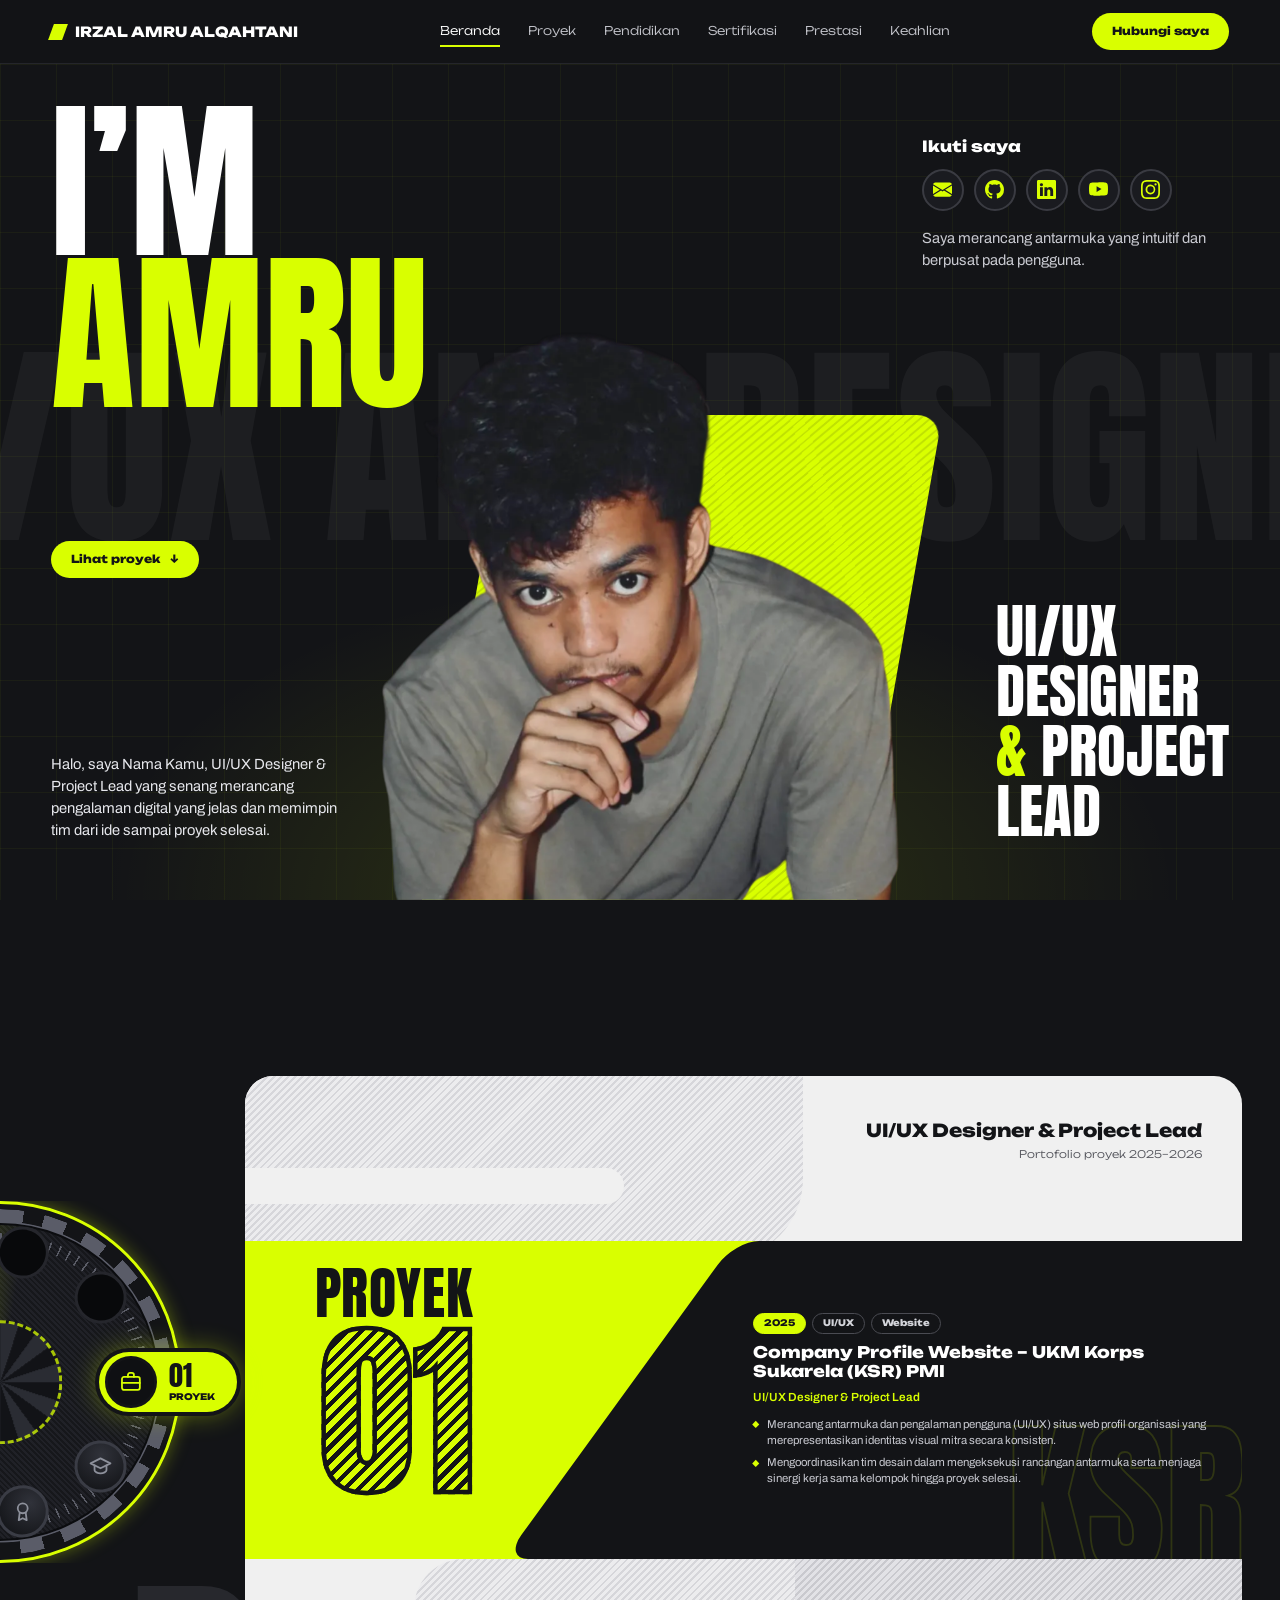
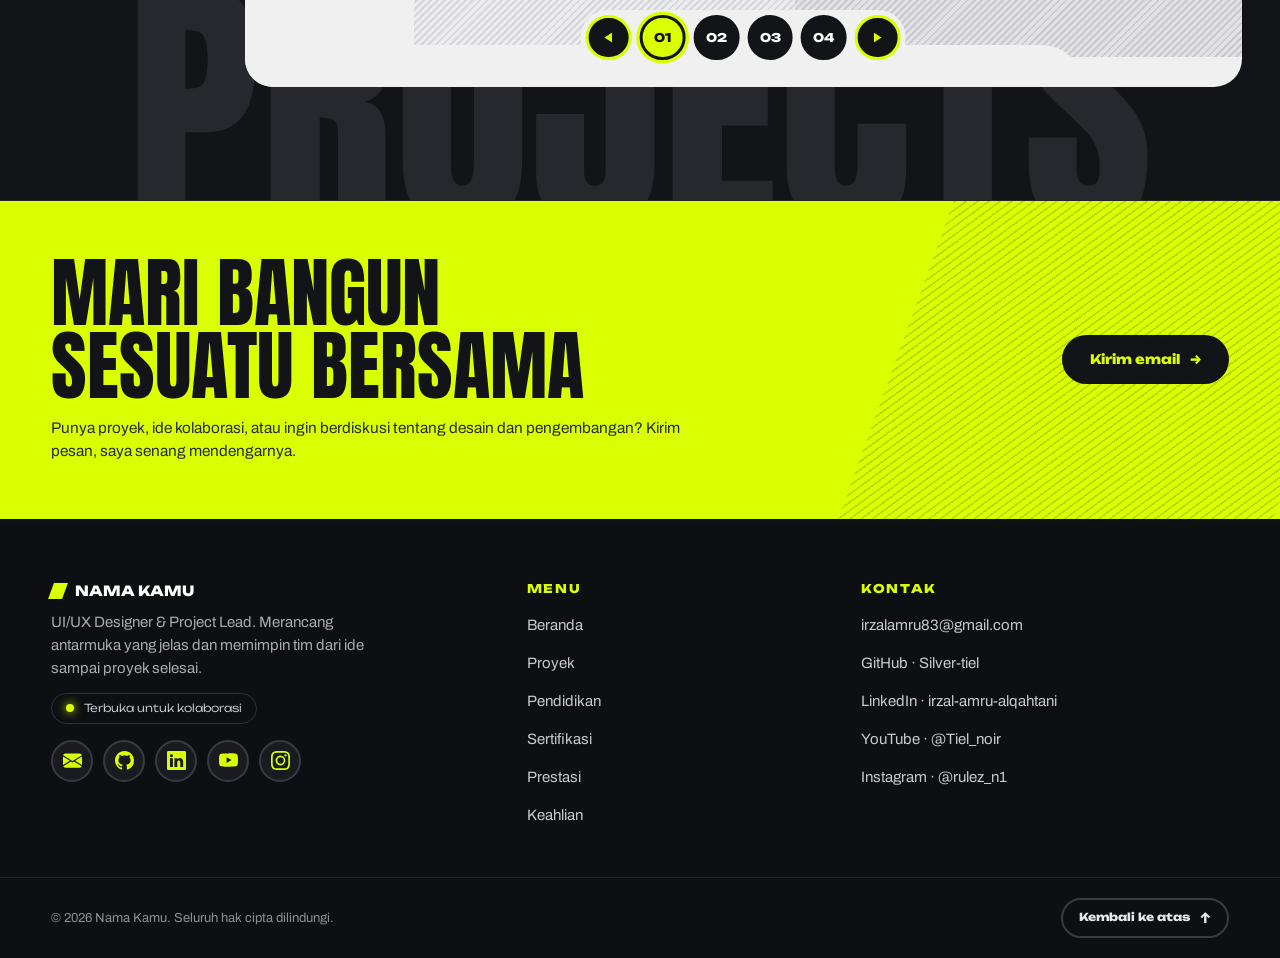
==== index.html @ a5ddd08c "feat(portfolio): menambahkan portfolio" ====
<!DOCTYPE html>
<html lang="id">
<head>
<meta charset="utf-8">
<meta name="viewport" content="width=device-width, initial-scale=1, viewport-fit=cover">
<title>Portofolio – Nama Kamu | UI/UX Designer &amp; Project Lead</title>
<link href="https://fonts.googleapis.com/css2?family=Anton&family=Archivo:wght@400;600&family=Unbounded:wght@300;800&display=swap" rel="stylesheet">
<link rel="stylesheet" href="css/style.css">
</head>
<body>
<header class="nav">
  <a class="logo" href="#beranda"><i></i>IRZAL AMRU ALQAHTANI</a>
  <nav class="links" aria-label="Menu utama"><a href="#beranda" data-n="b">Beranda</a><a href="#portofolio" data-s="0">Proyek</a><a href="#portofolio" data-s="1">Pendidikan</a><a href="#portofolio" data-s="2">Sertifikasi</a><a href="#portofolio" data-s="3">Prestasi</a><a href="#portofolio" data-s="4">Keahlian</a></nav>
  <a class="pillbtn" href="mailto:irzalamru83@gmail.com">Hubungi saya</a>
</header>

<section class="hero" id="beranda" aria-label="Beranda">
  <div class="ghostt" aria-hidden="true">UI/UX AND DESIGNER</div>
  <div class="stage" aria-hidden="true"><div class="slab"></div><img class="photo2" alt="" src="assets/foto.webp"></div>
  <h1 class="ht"><span>I’M</span><span class="nm">AMRU</span></h1>
  <a class="pillbtn hcta" href="#portofolio" data-s="0">Lihat proyek <span aria-hidden="true">↓</span></a>
  <p class="hbio">Halo, saya Nama Kamu, UI/UX Designer &amp; Project Lead yang senang merancang pengalaman digital yang jelas dan memimpin tim dari ide sampai proyek selesai.</p>
  <div class="follow"><h3>Ikuti saya</h3>
    <div class="soc"><a href="mailto:irzalamru83@gmail.com" aria-label="Email" title="Email"><svg viewBox="0 0 16 16" aria-hidden="true" fill="currentColor"><path d="M.05 3.555A2 2 0 0 1 2 2h12a2 2 0 0 1 1.95 1.555L8 8.414zM0 4.697v7.104l5.803-3.558zM6.761 8.83l-6.57 4.027A2 2 0 0 0 2 14h12a2 2 0 0 0 1.808-1.144l-6.57-4.027L8 9.586zm3.436-.586L16 11.801V4.697z"/></svg></a><a href="https://github.com/Silver-tiel" target="_blank" rel="noopener noreferrer" aria-label="GitHub" title="GitHub"><svg viewBox="0 0 16 16" aria-hidden="true" fill="currentColor"><path d="M8 0C3.58 0 0 3.58 0 8c0 3.54 2.29 6.53 5.47 7.59.4.07.55-.17.55-.38 0-.19-.01-.82-.01-1.49-2.01.37-2.53-.49-2.69-.94-.09-.23-.48-.94-.82-1.13-.28-.15-.68-.52-.01-.53.63-.01 1.08.58 1.23.82.72 1.21 1.87.87 2.33.66.07-.52.28-.87.51-1.07-1.78-.2-3.64-.89-3.64-3.95 0-.87.31-1.59.82-2.15-.08-.2-.36-1.02.08-2.12 0 0 .67-.21 2.2.82.64-.18 1.32-.27 2-.27s1.36.09 2 .27c1.53-1.04 2.2-.82 2.2-.82.44 1.1.16 1.92.08 2.12.51.56.82 1.27.82 2.15 0 3.07-1.87 3.75-3.65 3.95.29.25.54.73.54 1.48 0 1.07-.01 1.93-.01 2.2 0 .21.15.46.55.38A8.01 8.01 0 0 0 16 8c0-4.42-3.58-8-8-8"/></svg></a><a href="https://www.linkedin.com/in/irzal-amru-alqahtani" target="_blank" rel="noopener noreferrer" aria-label="LinkedIn" title="LinkedIn"><svg viewBox="0 0 16 16" aria-hidden="true" fill="currentColor"><path d="M0 1.146C0 .513.526 0 1.175 0h13.65C15.474 0 16 .513 16 1.146v13.708c0 .633-.526 1.146-1.175 1.146H1.175C.526 16 0 15.487 0 14.854zm4.943 12.248V6.169H2.542v7.225zm-1.2-8.212c.837 0 1.358-.554 1.358-1.248-.015-.709-.52-1.248-1.342-1.248S2.4 3.226 2.4 3.934c0 .694.521 1.248 1.327 1.248zm4.908 8.212V9.359c0-.216.016-.432.08-.586.173-.431.568-.878 1.232-.878.869 0 1.216.662 1.216 1.634v3.865h2.401V9.25c0-2.22-1.184-3.252-2.764-3.252-1.274 0-1.845.7-2.165 1.193v.025h-.016l.016-.025V6.169h-2.4c.03.678 0 7.225 0 7.225z"/></svg></a><a href="https://www.youtube.com/@Tiel_noir" target="_blank" rel="noopener noreferrer" aria-label="YouTube" title="YouTube"><svg viewBox="0 0 16 16" aria-hidden="true" fill="currentColor"><path d="M8.051 1.999h.089c.822.003 4.987.033 6.11.335a2.01 2.01 0 0 1 1.415 1.42c.101.38.172.883.22 1.402l.01.104.022.26.008.104c.065.914.073 1.77.074 1.957v.075c-.001.194-.01 1.108-.082 2.06l-.008.105-.009.104c-.05.572-.124 1.14-.235 1.558a2.01 2.01 0 0 1-1.415 1.42c-1.16.312-5.569.334-6.18.335h-.142c-.309 0-1.587-.006-2.927-.052l-.17-.006-.087-.004-.171-.007-.171-.007c-1.11-.049-2.167-.128-2.654-.26a2.01 2.01 0 0 1-1.415-1.419c-.111-.417-.185-.986-.235-1.558L.09 9.82l-.008-.104A31 31 0 0 1 0 7.68v-.123c.002-.215.01-.958.064-1.778l.007-.103.003-.052.008-.104.022-.26.01-.104c.048-.519.119-1.023.22-1.402a2.01 2.01 0 0 1 1.415-1.42c.487-.13 1.544-.21 2.654-.26l.17-.007.172-.006.086-.003.171-.007A100 100 0 0 1 7.858 2zM6.4 5.209v4.818l4.157-2.408z"/></svg></a><a href="https://www.instagram.com/rulez_n1/" target="_blank" rel="noopener noreferrer" aria-label="Instagram" title="Instagram"><svg viewBox="0 0 16 16" aria-hidden="true" fill="currentColor"><path d="M8 0C5.829 0 5.556.01 4.703.048 3.85.088 3.269.222 2.76.42a3.9 3.9 0 0 0-1.417.923A3.9 3.9 0 0 0 .42 2.76C.222 3.268.087 3.85.048 4.7.01 5.555 0 5.827 0 8.001c0 2.172.01 2.444.048 3.297.04.852.174 1.433.372 1.942.205.526.478.972.923 1.417.444.445.89.719 1.416.923.51.198 1.09.333 1.942.372C5.555 15.99 5.827 16 8 16s2.444-.01 3.298-.048c.851-.04 1.434-.174 1.943-.372a3.9 3.9 0 0 0 1.416-.923c.445-.445.718-.891.923-1.417.197-.509.332-1.09.372-1.942C15.99 10.445 16 10.173 16 8s-.01-2.445-.048-3.299c-.04-.851-.175-1.433-.372-1.941a3.9 3.9 0 0 0-.923-1.417A3.9 3.9 0 0 0 13.24.42c-.51-.198-1.092-.333-1.943-.372C10.443.01 10.172 0 7.998 0zm-.717 1.442h.718c2.136 0 2.389.007 3.232.046.78.035 1.204.166 1.486.275.373.145.64.319.92.599s.453.546.598.92c.11.281.24.705.275 1.485.039.843.047 1.096.047 3.231s-.008 2.389-.047 3.232c-.035.78-.166 1.203-.275 1.485a2.5 2.5 0 0 1-.599.919c-.28.28-.546.453-.92.598-.28.11-.704.24-1.485.276-.843.038-1.096.047-3.232.047s-2.39-.009-3.233-.047c-.78-.036-1.203-.166-1.485-.276a2.5 2.5 0 0 1-.92-.598 2.5 2.5 0 0 1-.6-.92c-.109-.281-.24-.705-.275-1.485-.038-.843-.046-1.096-.046-3.233s.008-2.388.046-3.231c.036-.78.166-1.204.276-1.486.145-.373.319-.64.599-.92s.546-.453.92-.598c.282-.11.705-.24 1.485-.276.738-.034 1.024-.044 2.515-.045zm4.988 1.328a.96.96 0 1 0 0 1.92.96.96 0 0 0 0-1.92m-4.27 1.122a4.109 4.109 0 1 0 0 8.217 4.109 4.109 0 0 0 0-8.217m0 1.441a2.667 2.667 0 1 1 0 5.334 2.667 2.667 0 0 1 0-5.334"/></svg></a></div>
    <p>Saya merancang antarmuka yang intuitif dan berpusat pada pengguna.</p></div>
  <div class="role2"><span>UI/UX</span> <span>Designer</span> <span><em>&amp;</em> Project</span> <span>Lead</span></div>
</section>

<section class="proj" id="portofolio" aria-label="Portofolio">
<div class="ghost" aria-hidden="true">PROJECTS</div>

<div class="wbox" id="wbox" aria-label="Menu portofolio">
  <div class="wclip"><div class="arc"></div><div class="ring" id="ring"></div></div>
  <div class="wpill" aria-hidden="true"><span class="wpic" id="wpic"></span><b id="wn">01</b><small id="wl">KSR</small></div>
</div>

<div class="card" id="card" aria-roledescription="slider proyek">
  <div class="h1s"></div><div class="pill"></div><div class="h2s"></div><div class="pill2"></div>
  <div class="band"><div class="dark"></div></div>
  <div class="title" id="title">PROYEK</div>
  <div class="big" id="big">01</div>
  <div class="sub"><b>UI/UX Designer &amp; Project Lead</b><span id="sd">Portofolio proyek 2025–2026</span></div>
  <div id="slides" style="inset:0;pointer-events:none"></div>
  <div class="sel" id="sel"></div>
</div>
</section>


<footer class="foot" id="kontak" aria-label="Footer">
  <div class="fcta">
    <div class="fcta-t">
      <h2>Mari bangun sesuatu bersama</h2>
      <p>Punya proyek, ide kolaborasi, atau ingin berdiskusi tentang desain dan pengembangan? Kirim pesan, saya senang mendengarnya.</p>
    </div>
    <a class="pillbtn dk" href="mailto:irzalamru83@gmail.com">Kirim email <span aria-hidden="true">→</span></a>
  </div>

  <div class="fgrid">
    <div class="fcol fbrand">
      <a class="logo" href="#beranda"><i></i>NAMA KAMU</a>
      <p>UI/UX Designer &amp; Project Lead. Merancang antarmuka yang jelas dan memimpin tim dari ide sampai proyek selesai.</p>
      <span class="avail"><i></i>Terbuka untuk kolaborasi</span>
      <div class="soc"><a href="mailto:irzalamru83@gmail.com" aria-label="Email" title="Email"><svg viewBox="0 0 16 16" aria-hidden="true" fill="currentColor"><path d="M.05 3.555A2 2 0 0 1 2 2h12a2 2 0 0 1 1.95 1.555L8 8.414zM0 4.697v7.104l5.803-3.558zM6.761 8.83l-6.57 4.027A2 2 0 0 0 2 14h12a2 2 0 0 0 1.808-1.144l-6.57-4.027L8 9.586zm3.436-.586L16 11.801V4.697z"/></svg></a><a href="https://github.com/Silver-tiel" target="_blank" rel="noopener noreferrer" aria-label="GitHub" title="GitHub"><svg viewBox="0 0 16 16" aria-hidden="true" fill="currentColor"><path d="M8 0C3.58 0 0 3.58 0 8c0 3.54 2.29 6.53 5.47 7.59.4.07.55-.17.55-.38 0-.19-.01-.82-.01-1.49-2.01.37-2.53-.49-2.69-.94-.09-.23-.48-.94-.82-1.13-.28-.15-.68-.52-.01-.53.63-.01 1.08.58 1.23.82.72 1.21 1.87.87 2.33.66.07-.52.28-.87.51-1.07-1.78-.2-3.64-.89-3.64-3.95 0-.87.31-1.59.82-2.15-.08-.2-.36-1.02.08-2.12 0 0 .67-.21 2.2.82.64-.18 1.32-.27 2-.27s1.36.09 2 .27c1.53-1.04 2.2-.82 2.2-.82.44 1.1.16 1.92.08 2.12.51.56.82 1.27.82 2.15 0 3.07-1.87 3.75-3.65 3.95.29.25.54.73.54 1.48 0 1.07-.01 1.93-.01 2.2 0 .21.15.46.55.38A8.01 8.01 0 0 0 16 8c0-4.42-3.58-8-8-8"/></svg></a><a href="https://www.linkedin.com/in/irzal-amru-alqahtani" target="_blank" rel="noopener noreferrer" aria-label="LinkedIn" title="LinkedIn"><svg viewBox="0 0 16 16" aria-hidden="true" fill="currentColor"><path d="M0 1.146C0 .513.526 0 1.175 0h13.65C15.474 0 16 .513 16 1.146v13.708c0 .633-.526 1.146-1.175 1.146H1.175C.526 16 0 15.487 0 14.854zm4.943 12.248V6.169H2.542v7.225zm-1.2-8.212c.837 0 1.358-.554 1.358-1.248-.015-.709-.52-1.248-1.342-1.248S2.4 3.226 2.4 3.934c0 .694.521 1.248 1.327 1.248zm4.908 8.212V9.359c0-.216.016-.432.08-.586.173-.431.568-.878 1.232-.878.869 0 1.216.662 1.216 1.634v3.865h2.401V9.25c0-2.22-1.184-3.252-2.764-3.252-1.274 0-1.845.7-2.165 1.193v.025h-.016l.016-.025V6.169h-2.4c.03.678 0 7.225 0 7.225z"/></svg></a><a href="https://www.youtube.com/@Tiel_noir" target="_blank" rel="noopener noreferrer" aria-label="YouTube" title="YouTube"><svg viewBox="0 0 16 16" aria-hidden="true" fill="currentColor"><path d="M8.051 1.999h.089c.822.003 4.987.033 6.11.335a2.01 2.01 0 0 1 1.415 1.42c.101.38.172.883.22 1.402l.01.104.022.26.008.104c.065.914.073 1.77.074 1.957v.075c-.001.194-.01 1.108-.082 2.06l-.008.105-.009.104c-.05.572-.124 1.14-.235 1.558a2.01 2.01 0 0 1-1.415 1.42c-1.16.312-5.569.334-6.18.335h-.142c-.309 0-1.587-.006-2.927-.052l-.17-.006-.087-.004-.171-.007-.171-.007c-1.11-.049-2.167-.128-2.654-.26a2.01 2.01 0 0 1-1.415-1.419c-.111-.417-.185-.986-.235-1.558L.09 9.82l-.008-.104A31 31 0 0 1 0 7.68v-.123c.002-.215.01-.958.064-1.778l.007-.103.003-.052.008-.104.022-.26.01-.104c.048-.519.119-1.023.22-1.402a2.01 2.01 0 0 1 1.415-1.42c.487-.13 1.544-.21 2.654-.26l.17-.007.172-.006.086-.003.171-.007A100 100 0 0 1 7.858 2zM6.4 5.209v4.818l4.157-2.408z"/></svg></a><a href="https://www.instagram.com/rulez_n1/" target="_blank" rel="noopener noreferrer" aria-label="Instagram" title="Instagram"><svg viewBox="0 0 16 16" aria-hidden="true" fill="currentColor"><path d="M8 0C5.829 0 5.556.01 4.703.048 3.85.088 3.269.222 2.76.42a3.9 3.9 0 0 0-1.417.923A3.9 3.9 0 0 0 .42 2.76C.222 3.268.087 3.85.048 4.7.01 5.555 0 5.827 0 8.001c0 2.172.01 2.444.048 3.297.04.852.174 1.433.372 1.942.205.526.478.972.923 1.417.444.445.89.719 1.416.923.51.198 1.09.333 1.942.372C5.555 15.99 5.827 16 8 16s2.444-.01 3.298-.048c.851-.04 1.434-.174 1.943-.372a3.9 3.9 0 0 0 1.416-.923c.445-.445.718-.891.923-1.417.197-.509.332-1.09.372-1.942C15.99 10.445 16 10.173 16 8s-.01-2.445-.048-3.299c-.04-.851-.175-1.433-.372-1.941a3.9 3.9 0 0 0-.923-1.417A3.9 3.9 0 0 0 13.24.42c-.51-.198-1.092-.333-1.943-.372C10.443.01 10.172 0 7.998 0zm-.717 1.442h.718c2.136 0 2.389.007 3.232.046.78.035 1.204.166 1.486.275.373.145.64.319.92.599s.453.546.598.92c.11.281.24.705.275 1.485.039.843.047 1.096.047 3.231s-.008 2.389-.047 3.232c-.035.78-.166 1.203-.275 1.485a2.5 2.5 0 0 1-.599.919c-.28.28-.546.453-.92.598-.28.11-.704.24-1.485.276-.843.038-1.096.047-3.232.047s-2.39-.009-3.233-.047c-.78-.036-1.203-.166-1.485-.276a2.5 2.5 0 0 1-.92-.598 2.5 2.5 0 0 1-.6-.92c-.109-.281-.24-.705-.275-1.485-.038-.843-.046-1.096-.046-3.233s.008-2.388.046-3.231c.036-.78.166-1.204.276-1.486.145-.373.319-.64.599-.92s.546-.453.92-.598c.282-.11.705-.24 1.485-.276.738-.034 1.024-.044 2.515-.045zm4.988 1.328a.96.96 0 1 0 0 1.92.96.96 0 0 0 0-1.92m-4.27 1.122a4.109 4.109 0 1 0 0 8.217 4.109 4.109 0 0 0 0-8.217m0 1.441a2.667 2.667 0 1 1 0 5.334 2.667 2.667 0 0 1 0-5.334"/></svg></a></div>
    </div>
    <nav class="fcol" aria-label="Menu footer">
      <h3>Menu</h3>
      <a href="#beranda">Beranda</a>
      <a href="#portofolio" data-s="0">Proyek</a>
      <a href="#portofolio" data-s="1">Pendidikan</a>
      <a href="#portofolio" data-s="2">Sertifikasi</a>
      <a href="#portofolio" data-s="3">Prestasi</a>
      <a href="#portofolio" data-s="4">Keahlian</a>
    </nav>
    <div class="fcol">
      <h3>Kontak</h3>
      <a href="mailto:irzalamru83@gmail.com">irzalamru83@gmail.com</a>
      <a href="https://github.com/Silver-tiel" target="_blank" rel="noopener noreferrer">GitHub · Silver-tiel</a>
      <a href="https://www.linkedin.com/in/irzal-amru-alqahtani" target="_blank" rel="noopener noreferrer">LinkedIn · irzal-amru-alqahtani</a>
      <a href="https://www.youtube.com/@Tiel_noir" target="_blank" rel="noopener noreferrer">YouTube · @Tiel_noir</a>
      <a href="https://www.instagram.com/rulez_n1/" target="_blank" rel="noopener noreferrer">Instagram · @rulez_n1</a>
    </div>
  </div>

  <div class="fbar">
    <span>© <span id="yr">2026</span> Nama Kamu. Seluruh hak cipta dilindungi.</span>
    <a class="totop" href="#beranda" aria-label="Kembali ke atas">Kembali ke atas <b aria-hidden="true">↑</b></a>
  </div>
</footer>

<script src="js/main.js" defer></script>
</body>
</html>
---- css/style.css ----
:root{
  color-scheme:dark;
  --bg:#131417; --rail:#1a1b20; --edge:#2c2d33; --lime:#d9ff00; --paper:#f0f0f0; --ink:#131417;
  --h1:'Anton','Impact','Arial Narrow',sans-serif; --wide:'Unbounded','Arial Black',sans-serif; --body:'Archivo','Helvetica Neue',Arial,sans-serif;
  --nav:64px;
  --hatch:repeating-linear-gradient(135deg,#d6d6da 0 2px,#ececee 2px 5px);
}
*{box-sizing:border-box;margin:0}
html{scroll-behavior:smooth;scroll-padding-top:var(--nav)}
#portofolio,#beranda,#kontak{scroll-margin-top:var(--nav)}
body{background:var(--bg);color:#fff;font-family:var(--wide);font-weight:300}

/* ===== NAVBAR ===== */
.nav{position:sticky;top:0;z-index:50;height:var(--nav);display:flex;align-items:center;justify-content:space-between;gap:16px;padding:0 clamp(16px,4vw,56px);
  background:rgba(19,20,23,.82);-webkit-backdrop-filter:blur(10px);backdrop-filter:blur(10px);border-bottom:1px solid #24252b}
.logo{font:800 14px/1 var(--wide);color:#fff;text-decoration:none;display:flex;align-items:center;gap:10px;white-space:nowrap}
.logo i{width:14px;height:16px;background:var(--lime);transform:skewX(-20deg);display:block}
.links{display:flex;gap:clamp(14px,2.2vw,36px)}
.links a{font:300 12px/1 var(--wide);color:#c3c4cb;text-decoration:none;padding:8px 0;border-bottom:2px solid transparent}
.links a:hover{color:#fff}
.links a[aria-current="true"]{color:#fff;border-color:var(--lime)}
.pillbtn{font:800 11px/1 var(--wide);background:var(--lime);color:var(--ink);padding:13px 20px;border-radius:999px;text-decoration:none;white-space:nowrap;display:inline-flex;gap:10px;align-items:center;transition:background .15s}
.pillbtn:hover{background:#fff}
.nav a:focus-visible,.pillbtn:focus-visible,.soc a:focus-visible{outline:3px solid #fff;outline-offset:3px}


/* ===== FOOTER ===== */
.foot{position:relative;background:#0e0f12;border-top:1px solid #24252b}
.fcta{position:relative;overflow:hidden;display:flex;align-items:center;justify-content:space-between;gap:24px;flex-wrap:wrap;
  background:var(--lime);color:var(--ink);padding:clamp(28px,5vw,56px) clamp(16px,4vw,56px)}
.fcta::before{content:"";position:absolute;right:-4%;top:0;bottom:0;width:34%;transform:skewX(-20deg);
  background:repeating-linear-gradient(135deg,rgba(19,20,23,.16) 0 2px,transparent 2px 8px);pointer-events:none}
.fcta-t{position:relative;max-width:640px}
.fcta h2{font:400 clamp(34px,6vw,84px)/.95 var(--h1);text-transform:uppercase}
.fcta p{margin-top:14px;font:400 clamp(14px,1.2vw,17px)/1.5 var(--body);color:#2b2c32}
.pillbtn.dk{position:relative;background:var(--ink);color:var(--lime);padding:18px 28px;font-size:13px}
.pillbtn.dk:hover{background:#fff;color:var(--ink)}
.fgrid{display:grid;grid-template-columns:1.5fr 1fr 1.3fr;gap:clamp(24px,4vw,64px);padding:clamp(36px,5vw,64px) clamp(16px,4vw,56px) clamp(28px,4vw,48px)}
.fcol{display:flex;flex-direction:column;align-items:flex-start;gap:12px;min-width:0}
.fcol h3{font:800 12px/1 var(--wide);color:var(--lime);letter-spacing:.14em;text-transform:uppercase;margin-bottom:6px}
.fcol a:not(.logo):not(.soc a){font:400 15px/1.4 var(--body);color:#c9cad1;text-decoration:none;padding:2px 0;border-bottom:1px solid transparent;overflow-wrap:anywhere;transition:color .15s,border-color .15s}
.fcol a:not(.logo):not(.pillbtn):hover{color:#fff;border-color:var(--lime)}
.fbrand p{font:400 15px/1.55 var(--body);color:#a9aab2;max-width:36ch}
.avail{display:inline-flex;align-items:center;gap:10px;font:300 11px/1 var(--wide);color:#d4d5db;border:1px solid #30323a;border-radius:999px;padding:9px 14px}
.avail i{width:8px;height:8px;border-radius:50%;background:var(--lime);box-shadow:0 0 10px var(--lime)}
.foot .soc{margin:4px 0 0}
.fbar{display:flex;align-items:center;justify-content:space-between;gap:16px;flex-wrap:wrap;padding:20px clamp(16px,4vw,56px);border-top:1px solid #24252b;font:400 13px/1.4 var(--body);color:#8d8e97}
.foot a:focus-visible{outline:3px solid #fff;outline-offset:3px}
.totop{display:inline-flex;align-items:center;gap:10px;color:#e6e7ec;text-decoration:none;font:800 11px/1 var(--wide);border:2px solid #3a3b42;border-radius:999px;padding:11px 16px;transition:background .15s,color .15s,border-color .15s}
.totop b{font-size:14px}
.totop:hover{background:var(--lime);color:var(--ink);border-color:var(--lime)}
@media (max-width:900px){
  .fgrid{grid-template-columns:1fr 1fr}.fbrand{grid-column:1/-1}
  .fgrid .fcol:last-child{grid-column:1/-1}
}
@media (max-width:480px){.fgrid{grid-template-columns:1fr}.fcta .pillbtn{width:100%;justify-content:center}.fbar{flex-direction:column;align-items:flex-start}}

@media (max-width:1100px){.links{gap:14px}.links a{font-size:11px}}

/* ===== HERO ===== */
.hero{position:relative;overflow:hidden;min-height:max(620px,calc(100svh - var(--nav)));background:
  radial-gradient(60% 55% at 50% 100%,rgba(217,255,0,.14),transparent 70%),
  linear-gradient(rgba(217,255,0,.045) 1px,transparent 1px) 0 0/56px 56px,
  linear-gradient(90deg,rgba(217,255,0,.045) 1px,transparent 1px) 0 0/56px 56px,var(--bg)}
.ghostt{position:absolute;left:50%;top:33%;transform:translateX(-50%);font:400 17vw/1 var(--h1);color:rgba(255,255,255,.045);white-space:nowrap;pointer-events:none;user-select:none}
.stage{position:absolute;inset:0;pointer-events:none}
.slab{position:absolute;left:50%;bottom:0;width:34vw;height:58%;margin-left:-17vw;background:var(--lime);border-radius:2vw 2vw 0 0;transform:skewX(-10deg);transform-origin:bottom;animation:grow .9s cubic-bezier(.2,.8,.2,1) both}
.slab::before{content:"";position:absolute;inset:0;border-radius:inherit;background:repeating-linear-gradient(135deg,rgba(19,20,23,.13) 0 2px,transparent 2px 7px)}
@keyframes grow{from{transform:skewX(-10deg) scaleY(.15);opacity:0}}
.photo2{position:absolute;left:50%;bottom:0;height:68%;width:auto;transform:translateX(-50%);animation:rise2 .9s .12s cubic-bezier(.2,.8,.2,1) both}
@keyframes rise2{from{opacity:0;transform:translateX(-50%) translateY(6%)}}
.ht{position:absolute;left:clamp(16px,4vw,56px);top:5%;z-index:2;font:400 clamp(72px,13.5vw,220px)/.88 var(--h1);text-transform:uppercase}
.ht span{display:block}.ht .nm{color:var(--lime)}
.hcta{position:absolute;left:clamp(16px,4vw,56px);top:57%;z-index:4;cursor:pointer;transition:background .15s,transform .2s ease,box-shadow .2s ease}
.hcta:hover{transform:translateY(-2px);box-shadow:0 8px 24px rgba(217,255,0,.3)}
.hcta:active{transform:translateY(0)}
.hcta span{display:inline-block;transition:transform .2s ease}
.hcta:hover span{transform:translateY(3px)}
.hbio{position:absolute;left:clamp(16px,4vw,56px);bottom:7%;z-index:4;width:min(24vw,340px);font:400 clamp(14px,1.15vw,17px)/1.5 var(--body);color:#e6e7ec}
.follow{position:absolute;right:clamp(16px,4vw,56px);top:9%;z-index:4;width:min(24vw,330px)}
.follow h3{font:800 clamp(14px,1.2vw,18px)/1 var(--wide);margin-bottom:14px}
.soc{display:flex;flex-wrap:wrap;gap:10px;margin-bottom:16px}
.soc a{width:42px;height:42px;border-radius:50%;border:2px solid #3a3b42;display:grid;place-items:center;color:var(--lime);font:800 11px/1 var(--wide);text-decoration:none;background:#1a1b20;transition:background .15s,transform .15s,color .15s}
.soc a svg{width:19px;height:19px;display:block}
.soc a:hover{background:var(--lime);color:var(--ink);border-color:var(--lime);transform:translateY(-3px)}
.follow p{font:400 clamp(14px,1.15vw,17px)/1.5 var(--body);color:#c9cad1}
.role2{position:absolute;right:clamp(16px,4vw,56px);bottom:7%;z-index:4;font:400 clamp(30px,4.6vw,72px)/1.02 var(--h1);text-transform:uppercase}
.role2 span{display:block}.role2 em{font-style:normal;color:var(--lime)}


/* ===== SECTION PROYEK (salin dari sini ke portofoliomu) ===== */
.proj{position:relative;overflow:hidden;min-height:100vh;min-height:100svh;display:flex;align-items:center;justify-content:center;
  gap:clamp(10px,1.6vw,24px);padding:calc(3vh + var(--nav)) clamp(12px,3vw,40px) 3vh;background:var(--bg)}
.ghost{position:absolute;left:0;right:0;bottom:-.18em;font:400 22vw/1 var(--h1);color:#27282d;white-space:nowrap;text-align:center;pointer-events:none;user-select:none}

/* roulette */
@property --r{syntax:'<angle>';inherits:true;initial-value:0deg}
.wbox{--R:clamp(150px,13.5vw,185px);--Rs:calc(var(--R)*.76);--sl:calc(var(--R)*.3);--step:40deg;
  position:relative;flex:none;margin-left:calc(-1*clamp(12px,3vw,40px));width:calc(var(--R)*1.3);height:calc(var(--R)*2 + 16px);z-index:5}
.wclip{position:absolute;inset:0;overflow:hidden}
.arc{position:absolute;left:calc(var(--R)*-1 - 8px);top:0;width:calc(var(--R)*2 + 16px);height:calc(var(--R)*2 + 16px);border-radius:50%;border:3px solid var(--lime);box-shadow:0 0 18px rgba(217,255,0,.35)}
.ring{--r:0deg;position:absolute;left:calc(var(--R)*-1);top:8px;width:calc(var(--R)*2);height:calc(var(--R)*2);border-radius:50%;
  transform:rotate(var(--r));
  -webkit-mask:radial-gradient(closest-side,#000 92.5%,transparent 93%),repeating-conic-gradient(#000 0 8deg,transparent 8deg 15deg);
  mask:radial-gradient(closest-side,#000 92.5%,transparent 93%),repeating-conic-gradient(#000 0 8deg,transparent 8deg 15deg);
  background:conic-gradient(from 300deg,transparent 0,rgba(217,255,0,.3) 28deg,transparent 70deg),radial-gradient(circle,#0b0c0f 0 22%,transparent 22.5%),repeating-linear-gradient(45deg,#202127 0 2px,#16171b 2px 4px);
  box-shadow:inset 0 0 0 14px #5a5c68,inset 0 0 0 16px #0b0c0f,0 0 0 4px #0b0c0f}
.ring::before{content:"";position:absolute;inset:24px;border-radius:50%;background:repeating-conic-gradient(#5a5c66 0 .6deg,transparent .6deg 4deg);
  -webkit-mask:radial-gradient(closest-side,transparent 0 92%,#000 93%);mask:radial-gradient(closest-side,transparent 0 92%,#000 93%)}
.ring::after{content:"";position:absolute;left:50%;top:50%;width:34%;height:34%;transform:translate(-50%,-50%);border-radius:50%;border:3px dashed rgba(217,255,0,.75);background:repeating-conic-gradient(#2a2c33 0 18deg,#121317 18deg 36deg)}
.slot{position:absolute;left:50%;top:50%;width:var(--sl);height:var(--sl);margin:calc(var(--sl)/-2) 0 0 calc(var(--sl)/-2);border-radius:50%;padding:0;cursor:pointer;
  border:3px solid #3a3c45;background:radial-gradient(circle at 35% 30%,#30323a,#0f1013);
  transform:rotate(calc(var(--j)*var(--step))) translateX(var(--Rs));transition:border-color .3s}
.slot .in{display:grid;place-items:center;width:100%;height:100%;transform:rotate(calc(-1*(var(--j)*var(--step) + var(--r))))}
.slot svg,.wpic svg{width:52%;height:52%;fill:none;stroke:#8d909b;stroke-width:1.8;stroke-linecap:round;stroke-linejoin:round}
.slot:active{transform:rotate(calc(var(--j)*var(--step))) translateX(var(--Rs)) scale(.9)}
.wbox.spin .arc{animation:glow 1.1s ease-out}
@keyframes glow{35%{box-shadow:0 0 38px 6px rgba(217,255,0,.8)}}
.slot:hover{border-color:#8d909b}.slot.act{border-color:var(--lime)}.slot.act svg{stroke:var(--lime)}
.slot.empty{background:#08090b;border-color:#25262c;cursor:default}
.slot:focus-visible{outline:3px solid #fff;outline-offset:3px}
.ring::before{animation:spin 70s linear infinite}
@keyframes spin{to{transform:rotate(360deg)}}
.slot.act svg{animation:svgpop .6s cubic-bezier(.2,1.4,.4,1)}
@keyframes svgpop{from{transform:scale(.4) rotate(-90deg);opacity:0}}
.wpill.sw{animation:pillwipe .55s cubic-bezier(.2,.8,.2,1)}
@keyframes pillwipe{from{clip-path:inset(0 78% 0 0 round 999px)}to{clip-path:inset(0 0 0 0 round 999px)}}
.wpill.sw b,.wpill.sw small{animation:pillin .55s .08s cubic-bezier(.2,.8,.2,1) both}
.wpill.sw .wpic svg{animation:svgpop .6s .05s cubic-bezier(.2,1.4,.4,1) both}
@keyframes pillin{from{opacity:0;transform:translateX(-16px)}}
.wpill{position:absolute;top:calc(50% - 30px);left:calc(var(--Rs) - var(--sl)/2 - 6px);height:60px;display:flex;flex-direction:column;justify-content:center;
  padding:0 22px 0 calc(var(--sl) + 18px);background:var(--lime);color:var(--ink);border-radius:999px;pointer-events:none;
  box-shadow:0 0 0 4px var(--bg),0 0 28px rgba(217,255,0,.45)}
.wpic{position:absolute;left:6px;top:50%;width:var(--sl);height:var(--sl);margin-top:calc(var(--sl)/-2);border-radius:50%;background:#0f1013;border:3px solid var(--ink);display:grid;place-items:center}
.wpic svg{stroke:var(--lime)}
.wpill b{font:400 28px/1 var(--h1)}
.wpill small{font:800 9px/1.3 var(--wide);margin-top:2px;white-space:nowrap}

/* kartu */
.card{position:relative;container-type:inline-size;flex:1;max-width:1100px;aspect-ratio:1.63;max-height:84vh;background:var(--paper);border-radius:28px;overflow:hidden;color:var(--ink);touch-action:pan-y}
.card>*{position:absolute}
.h1s{left:0;top:0;width:56%;height:30%;background:var(--hatch);border-radius:0 0 8cqw 0}
.pill{left:0;top:15%;width:38%;height:6%;background:var(--paper);border-radius:0 6cqw 6cqw 0}
.h2s{left:17%;right:0;top:79%;height:16%;background:var(--hatch);border-radius:5cqw 0 0 0}
.h2s::after{content:"";position:absolute;left:46%;right:0;top:0;bottom:0;background:repeating-linear-gradient(135deg,#c9c9ce 0 2px,#e2e2e6 2px 5px)}
.pill2{left:0;bottom:0;width:84%;height:7%;background:var(--paper);border-radius:0 4cqw 0 0}
.band{left:0;right:0;top:27%;height:52%;background:var(--lime);overflow:hidden}
.dark{position:absolute;left:26%;right:0;top:0;bottom:0}
.dark::before{content:"";position:absolute;left:0;top:0;bottom:0;width:140%;background:var(--ink);transform:skewX(-36deg);transform-origin:bottom left;border-radius:2.4cqw}

.title{left:7%;top:31%;font:400 clamp(20px,5.6cqw,64px)/1 var(--h1);letter-spacing:.01em}
.big{left:7.5%;top:41%;font:400 clamp(90px,19cqw,230px)/.9 var(--h1);color:transparent;-webkit-text-stroke:.45cqw var(--ink);
  background:repeating-linear-gradient(135deg,var(--ink) 0 .45cqw,transparent .45cqw 1cqw);-webkit-background-clip:text;background-clip:text}
.sub{right:4cqw;top:7%;text-align:right;max-width:38cqw}
.sub b{display:block;font:800 clamp(11px,1.8cqw,26px)/1.25 var(--wide)}
.sub span{display:block;margin-top:.7cqw;font:300 clamp(9px,1.05cqw,14px)/1.3 var(--wide);color:#55565d}

/* slider */
.sl{inset:0;display:none;pointer-events:none}
.sl>*{position:absolute}
.sl.on{display:block}
.sl.out{display:block}
.sl.out>*{animation:outx .3s ease-in both}
@keyframes outx{to{opacity:0;transform:translateX(calc(var(--dx,1)*-5cqw))}}
.roll{animation:roll .5s cubic-bezier(.2,.8,.2,1)}
@keyframes roll{from{opacity:0;transform:translateY(22%)}}
.sl.on>*{animation:in .55s .2s cubic-bezier(.2,.8,.2,1) both}
@keyframes in{from{opacity:0;transform:translateX(calc(var(--dx,1)*5cqw))}}
.gl{left:0;right:0;top:27%;height:52%;overflow:hidden}
.gl i{position:absolute;right:-.5cqw;bottom:-2.6cqw;font:400 17cqw/1 var(--h1);font-style:normal;color:transparent;-webkit-text-stroke:.18cqw rgba(217,255,0,.14);white-space:nowrap}
.pj{left:51%;right:3.4cqw;top:27%;height:52%;display:flex;flex-direction:column;justify-content:center;gap:1.1cqw;color:#fff}
.pj-head{display:flex;flex-direction:column;gap:.9cqw}
.tags{display:flex;flex-wrap:wrap;gap:.6cqw}
.tags span{font:800 clamp(8px,.9cqw,12px)/1 var(--wide);padding:.5cqw 1cqw;border-radius:999px;border:.2cqw solid #4a4b52;color:#d4d5db}
.tags .y{background:var(--lime);color:var(--ink);border-color:var(--lime)}
h2{font:800 clamp(12px,1.6cqw,24px)/1.22 var(--wide)}
.long h2{font-size:clamp(11px,1.38cqw,20px)}
.role{font:600 clamp(10px,1.18cqw,16px)/1.3 var(--body);color:var(--lime)}
ul{list-style:none;padding:0;display:flex;flex-direction:column;gap:.7cqw}
li{font:400 clamp(9.5px,1.14cqw,15px)/1.4 var(--body);color:#c9cad1;padding-left:1.4cqw;position:relative}
li::before{content:"";position:absolute;left:0;top:.5em;width:.55cqw;height:.55cqw;background:var(--lime);transform:rotate(45deg)}

/* selector bawah */
.sel{left:50%;bottom:2.2cqw;transform:translateX(-50%);display:flex;gap:.8cqw;align-items:center;background:var(--paper);padding:.5cqw;border-radius:999px}
.ar,.th{width:clamp(34px,4.6cqw,56px);height:clamp(34px,4.6cqw,56px);border-radius:50%;border:.35cqw solid var(--lime);background:var(--ink);color:var(--lime);cursor:pointer;
  font:800 clamp(10px,1.2cqw,15px) var(--wide);display:grid;place-items:center;padding:0}
.th{color:#fff;border-color:var(--ink)}
.th[aria-current="true"]{background:var(--lime);color:var(--ink);border-color:var(--ink);box-shadow:0 0 0 .35cqw var(--lime)}
.ar:hover,.th:hover{filter:brightness(1.25)}

/* ponsel & tablet kecil */
@media (max-width:900px){
  .links{display:none}
  .hero{display:flex;flex-direction:column;min-height:0;padding:20px 16px 36px;gap:18px}
  .ht,.hcta,.hbio,.follow,.role2{position:static;width:auto}
  .ht{order:1;font-size:27vw}
  .stage{position:relative;inset:auto;order:2;height:104vw;margin:-8vw -16px 0}
  .slab{width:62vw;margin-left:-31vw;height:66%;border-radius:5vw 5vw 0 0}
  .photo2{height:78%;-webkit-mask-image:linear-gradient(#000 78%,transparent);mask-image:linear-gradient(#000 78%,transparent)}
  .ghostt{top:22%;font-size:34vw}
  .role2{order:3;font-size:10.5vw}.role2 span{display:inline}
  .hbio{order:4;font-size:15px}.follow{order:5}.hcta{order:6}
  .proj{flex-direction:column;align-items:stretch;justify-content:flex-start;padding:calc(12px + var(--nav)) 12px 12px;min-height:100svh}
  .wbox{--R:min(160px,42vw);margin-left:0;width:100%;height:calc(var(--R) + 66px)}
  .wclip{height:calc(var(--R) + 12px);bottom:auto}
  .arc{left:50%;margin-left:calc(var(--R)*-1 - 8px);top:calc(var(--R)*-1 - 8px)}
  .ring{left:50%;margin-left:calc(var(--R)*-1);top:calc(var(--R)*-1)}
  .wpill{top:calc(var(--R) + 16px);left:50%;transform:translateX(-50%);height:44px;flex-direction:row;align-items:center;gap:10px;padding:0 22px}
  .wpic{display:none}.wpill b{font-size:24px}.wpill small{margin:0}
  .card{flex:none;aspect-ratio:1/1.75;max-height:none;border-radius:22px}
  .h1s{height:14%}.pill{top:6%}
  .band{top:22%;height:33%}
  .dark{left:0}.dark::before{transform:skewX(-14deg)}
  .title{top:3%;left:6%;font-size:9cqw}.big,.gl,.h2s,.pill2,.ghost{display:none}
  .sub{left:6%;right:6%;top:13.5%;max-width:none;text-align:left}
  .sub b{font-size:3.6cqw}.sub span{font-size:2.8cqw}
  .pj{display:contents}
  .pj-head{position:absolute;left:19%;right:5cqw;top:22%;height:33%;justify-content:center;gap:2cqw}
  .pj-body{position:absolute;left:6%;right:6%;top:56%;bottom:14%;color:var(--ink)}
  .tags span{font-size:2.3cqw}h2{font-size:4.4cqw}.long h2{font-size:4cqw}.role{font-size:3.3cqw}
  ul{gap:2cqw}li{font-size:3cqw;color:#2b2c32;padding-left:4cqw}li::before{width:1.6cqw;height:1.6cqw}
  .sel{bottom:4cqw}.ar,.th{width:9.5cqw;height:9.5cqw;font-size:3cqw}
}
@media (prefers-reduced-motion:reduce){html{scroll-behavior:auto}.ring::before{animation:none!important}}
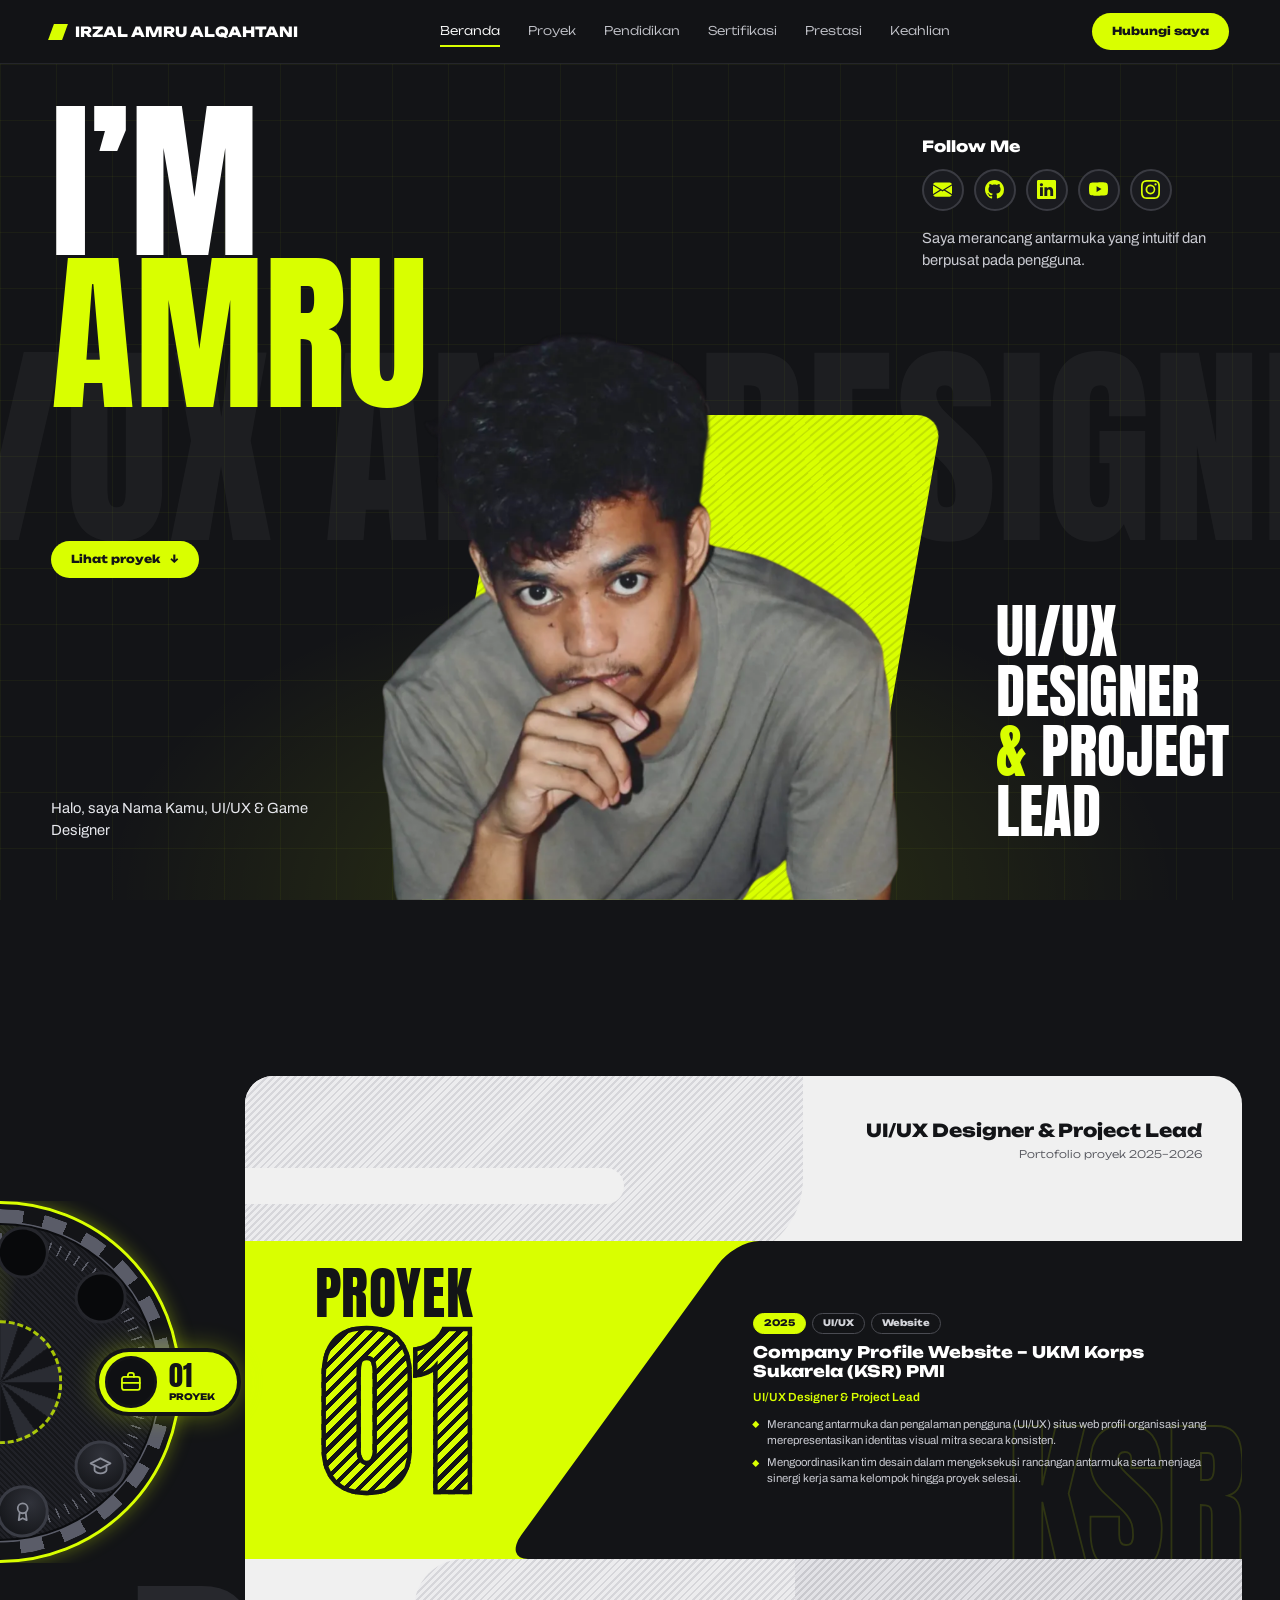
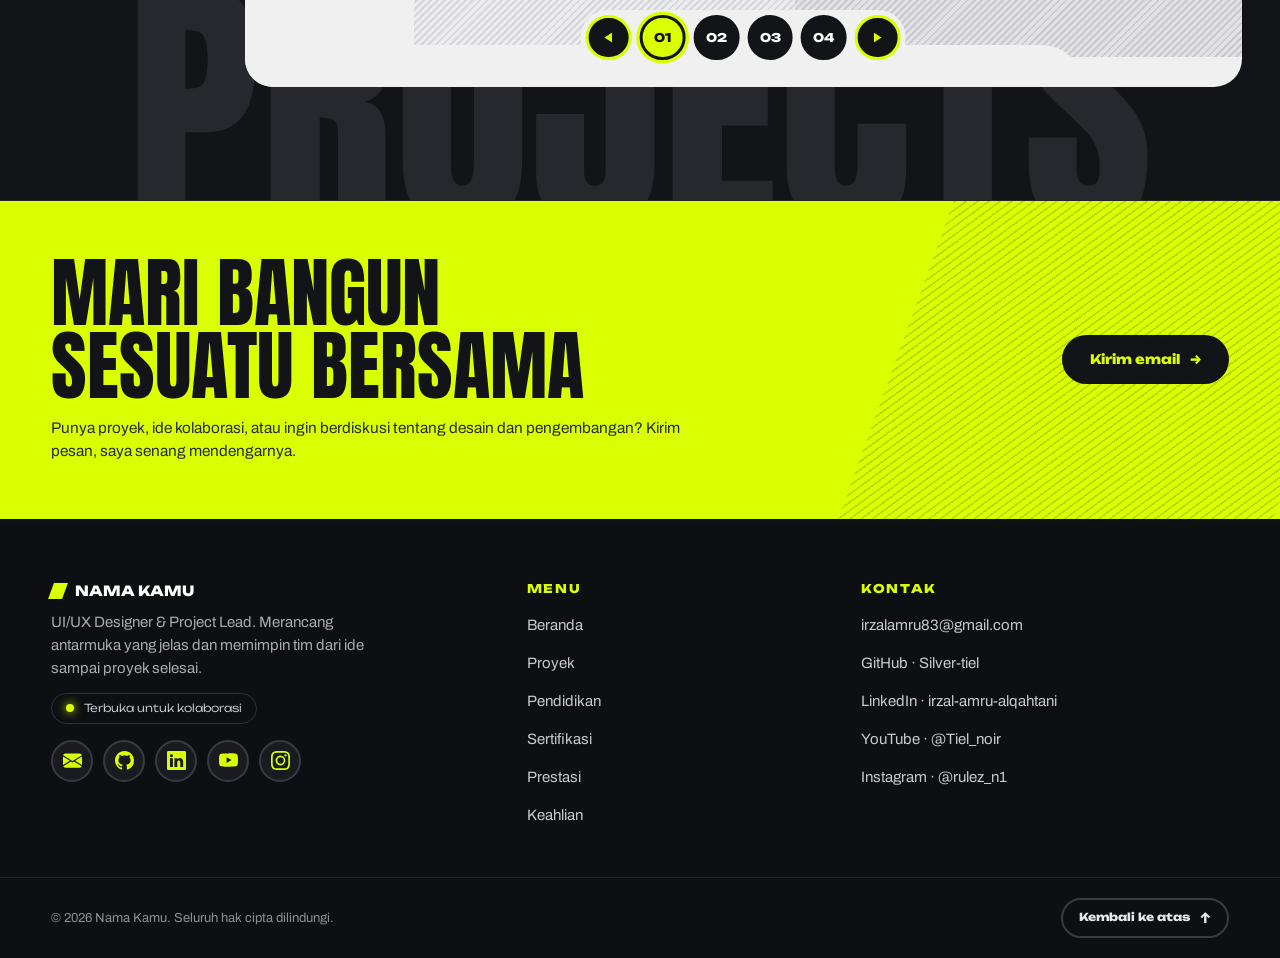
==== commit 621f4179: "2" ====
--- a/index.html
+++ b/index.html
@@ -19,8 +19,8 @@
   <div class="stage" aria-hidden="true"><div class="slab"></div><img class="photo2" alt="" src="assets/foto.webp"></div>
   <h1 class="ht"><span>I’M</span><span class="nm">AMRU</span></h1>
   <a class="pillbtn hcta" href="#portofolio" data-s="0">Lihat proyek <span aria-hidden="true">↓</span></a>
-  <p class="hbio">Halo, saya Nama Kamu, UI/UX Designer &amp; Project Lead yang senang merancang pengalaman digital yang jelas dan memimpin tim dari ide sampai proyek selesai.</p>
-  <div class="follow"><h3>Ikuti saya</h3>
+  <p class="hbio">Halo, saya Nama Kamu, UI/UX & Game Designer</p>
+  <div class="follow"><h3>Follow Me</h3>
     <div class="soc"><a href="mailto:irzalamru83@gmail.com" aria-label="Email" title="Email"><svg viewBox="0 0 16 16" aria-hidden="true" fill="currentColor"><path d="M.05 3.555A2 2 0 0 1 2 2h12a2 2 0 0 1 1.95 1.555L8 8.414zM0 4.697v7.104l5.803-3.558zM6.761 8.83l-6.57 4.027A2 2 0 0 0 2 14h12a2 2 0 0 0 1.808-1.144l-6.57-4.027L8 9.586zm3.436-.586L16 11.801V4.697z"/></svg></a><a href="https://github.com/Silver-tiel" target="_blank" rel="noopener noreferrer" aria-label="GitHub" title="GitHub"><svg viewBox="0 0 16 16" aria-hidden="true" fill="currentColor"><path d="M8 0C3.58 0 0 3.58 0 8c0 3.54 2.29 6.53 5.47 7.59.4.07.55-.17.55-.38 0-.19-.01-.82-.01-1.49-2.01.37-2.53-.49-2.69-.94-.09-.23-.48-.94-.82-1.13-.28-.15-.68-.52-.01-.53.63-.01 1.08.58 1.23.82.72 1.21 1.87.87 2.33.66.07-.52.28-.87.51-1.07-1.78-.2-3.64-.89-3.64-3.95 0-.87.31-1.59.82-2.15-.08-.2-.36-1.02.08-2.12 0 0 .67-.21 2.2.82.64-.18 1.32-.27 2-.27s1.36.09 2 .27c1.53-1.04 2.2-.82 2.2-.82.44 1.1.16 1.92.08 2.12.51.56.82 1.27.82 2.15 0 3.07-1.87 3.75-3.65 3.95.29.25.54.73.54 1.48 0 1.07-.01 1.93-.01 2.2 0 .21.15.46.55.38A8.01 8.01 0 0 0 16 8c0-4.42-3.58-8-8-8"/></svg></a><a href="https://www.linkedin.com/in/irzal-amru-alqahtani" target="_blank" rel="noopener noreferrer" aria-label="LinkedIn" title="LinkedIn"><svg viewBox="0 0 16 16" aria-hidden="true" fill="currentColor"><path d="M0 1.146C0 .513.526 0 1.175 0h13.65C15.474 0 16 .513 16 1.146v13.708c0 .633-.526 1.146-1.175 1.146H1.175C.526 16 0 15.487 0 14.854zm4.943 12.248V6.169H2.542v7.225zm-1.2-8.212c.837 0 1.358-.554 1.358-1.248-.015-.709-.52-1.248-1.342-1.248S2.4 3.226 2.4 3.934c0 .694.521 1.248 1.327 1.248zm4.908 8.212V9.359c0-.216.016-.432.08-.586.173-.431.568-.878 1.232-.878.869 0 1.216.662 1.216 1.634v3.865h2.401V9.25c0-2.22-1.184-3.252-2.764-3.252-1.274 0-1.845.7-2.165 1.193v.025h-.016l.016-.025V6.169h-2.4c.03.678 0 7.225 0 7.225z"/></svg></a><a href="https://www.youtube.com/@Tiel_noir" target="_blank" rel="noopener noreferrer" aria-label="YouTube" title="YouTube"><svg viewBox="0 0 16 16" aria-hidden="true" fill="currentColor"><path d="M8.051 1.999h.089c.822.003 4.987.033 6.11.335a2.01 2.01 0 0 1 1.415 1.42c.101.38.172.883.22 1.402l.01.104.022.26.008.104c.065.914.073 1.77.074 1.957v.075c-.001.194-.01 1.108-.082 2.06l-.008.105-.009.104c-.05.572-.124 1.14-.235 1.558a2.01 2.01 0 0 1-1.415 1.42c-1.16.312-5.569.334-6.18.335h-.142c-.309 0-1.587-.006-2.927-.052l-.17-.006-.087-.004-.171-.007-.171-.007c-1.11-.049-2.167-.128-2.654-.26a2.01 2.01 0 0 1-1.415-1.419c-.111-.417-.185-.986-.235-1.558L.09 9.82l-.008-.104A31 31 0 0 1 0 7.68v-.123c.002-.215.01-.958.064-1.778l.007-.103.003-.052.008-.104.022-.26.01-.104c.048-.519.119-1.023.22-1.402a2.01 2.01 0 0 1 1.415-1.42c.487-.13 1.544-.21 2.654-.26l.17-.007.172-.006.086-.003.171-.007A100 100 0 0 1 7.858 2zM6.4 5.209v4.818l4.157-2.408z"/></svg></a><a href="https://www.instagram.com/rulez_n1/" target="_blank" rel="noopener noreferrer" aria-label="Instagram" title="Instagram"><svg viewBox="0 0 16 16" aria-hidden="true" fill="currentColor"><path d="M8 0C5.829 0 5.556.01 4.703.048 3.85.088 3.269.222 2.76.42a3.9 3.9 0 0 0-1.417.923A3.9 3.9 0 0 0 .42 2.76C.222 3.268.087 3.85.048 4.7.01 5.555 0 5.827 0 8.001c0 2.172.01 2.444.048 3.297.04.852.174 1.433.372 1.942.205.526.478.972.923 1.417.444.445.89.719 1.416.923.51.198 1.09.333 1.942.372C5.555 15.99 5.827 16 8 16s2.444-.01 3.298-.048c.851-.04 1.434-.174 1.943-.372a3.9 3.9 0 0 0 1.416-.923c.445-.445.718-.891.923-1.417.197-.509.332-1.09.372-1.942C15.99 10.445 16 10.173 16 8s-.01-2.445-.048-3.299c-.04-.851-.175-1.433-.372-1.941a3.9 3.9 0 0 0-.923-1.417A3.9 3.9 0 0 0 13.24.42c-.51-.198-1.092-.333-1.943-.372C10.443.01 10.172 0 7.998 0zm-.717 1.442h.718c2.136 0 2.389.007 3.232.046.78.035 1.204.166 1.486.275.373.145.64.319.92.599s.453.546.598.92c.11.281.24.705.275 1.485.039.843.047 1.096.047 3.231s-.008 2.389-.047 3.232c-.035.78-.166 1.203-.275 1.485a2.5 2.5 0 0 1-.599.919c-.28.28-.546.453-.92.598-.28.11-.704.24-1.485.276-.843.038-1.096.047-3.232.047s-2.39-.009-3.233-.047c-.78-.036-1.203-.166-1.485-.276a2.5 2.5 0 0 1-.92-.598 2.5 2.5 0 0 1-.6-.92c-.109-.281-.24-.705-.275-1.485-.038-.843-.046-1.096-.046-3.233s.008-2.388.046-3.231c.036-.78.166-1.204.276-1.486.145-.373.319-.64.599-.92s.546-.453.92-.598c.282-.11.705-.24 1.485-.276.738-.034 1.024-.044 2.515-.045zm4.988 1.328a.96.96 0 1 0 0 1.92.96.96 0 0 0 0-1.92m-4.27 1.122a4.109 4.109 0 1 0 0 8.217 4.109 4.109 0 0 0 0-8.217m0 1.441a2.667 2.667 0 1 1 0 5.334 2.667 2.667 0 0 1 0-5.334"/></svg></a></div>
     <p>Saya merancang antarmuka yang intuitif dan berpusat pada pengguna.</p></div>
   <div class="role2"><span>UI/UX</span> <span>Designer</span> <span><em>&amp;</em> Project</span> <span>Lead</span></div>
